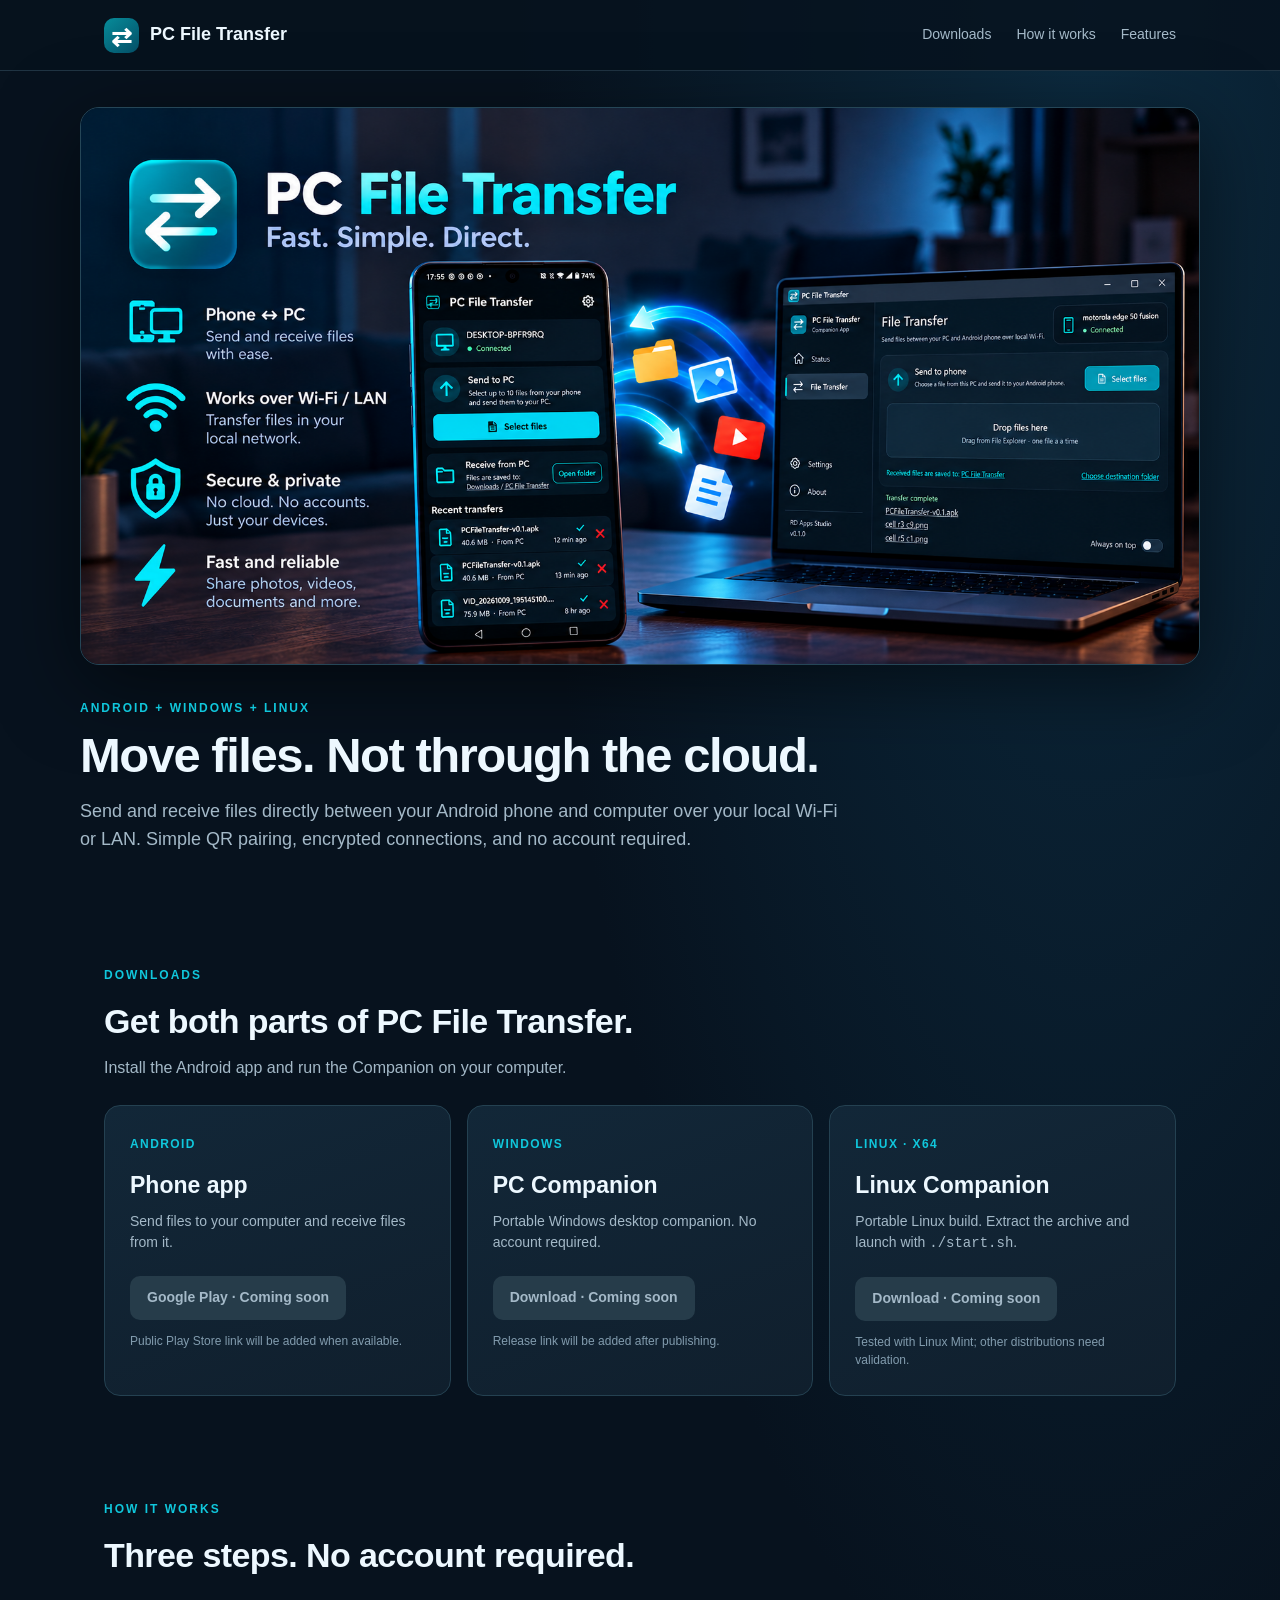
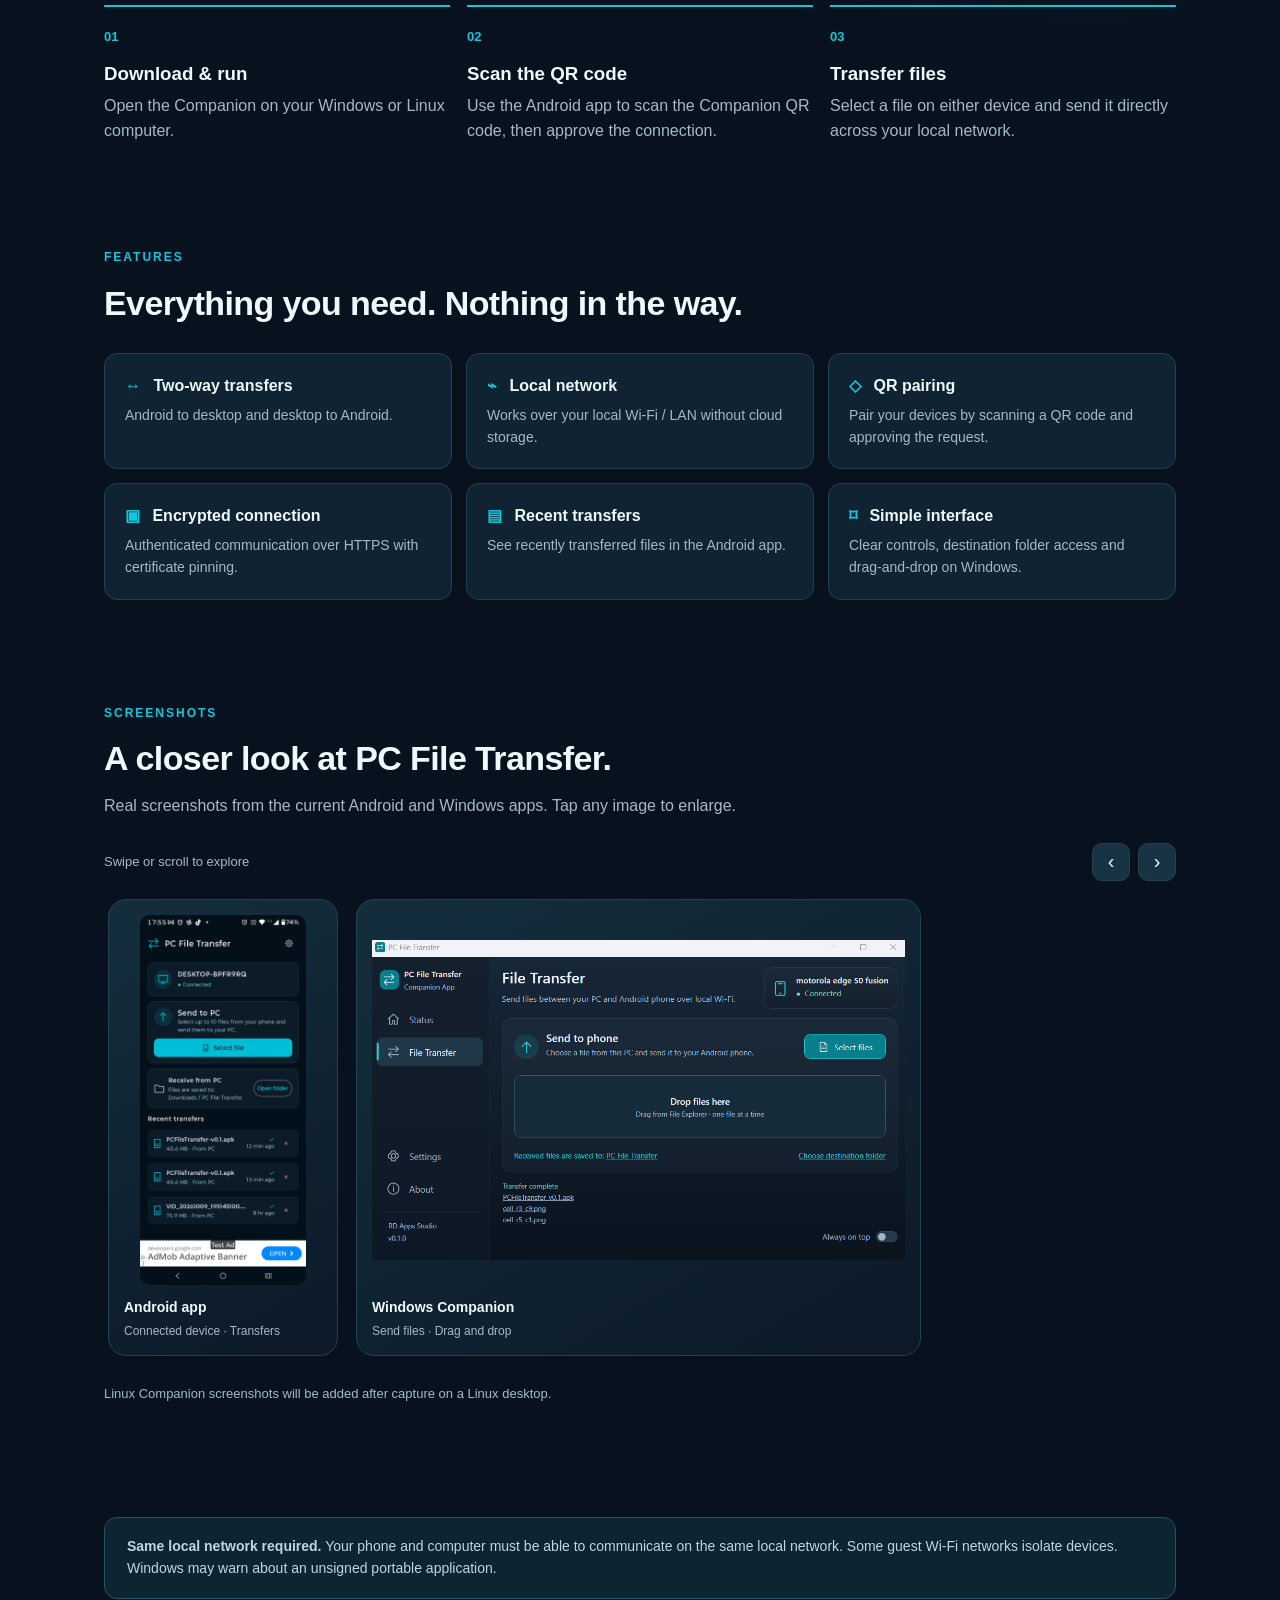
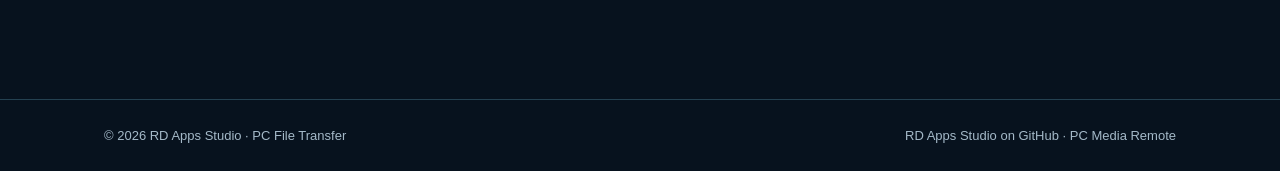
==== pc-file-transfer/index.html @ b59abe4e "Add files via upload" ====
<!doctype html>
<html lang="en">
<head>
  <meta charset="utf-8"><meta name="viewport" content="width=device-width, initial-scale=1">
  <meta name="theme-color" content="#07121e">
  <meta name="description" content="PC File Transfer — send files between Android and Windows or Linux over your local network. No cloud account needed.">
  <title>PC File Transfer — RD Apps Studio</title>
  <style>
    :root{color-scheme:dark;--bg:#07121e;--panel:#101f2d;--panel2:#122738;--line:#244151;--text:#edf8ff;--muted:#a4b9c8;--cyan:#10c7dc;--mint:#51dfc5}
    *{box-sizing:border-box}html{scroll-behavior:smooth}body{margin:0;background:radial-gradient(ellipse at 85% 0%,#0c2b40 0%,transparent 37%),var(--bg);font-family:Inter,Segoe UI,Arial,sans-serif;color:var(--text);line-height:1.55}a{color:inherit;text-decoration:none}a:hover{color:var(--cyan)}.wrap{max-width:1120px;margin:auto;padding:0 24px}
    header{border-bottom:1px solid #203443;background:#07121ed9}.nav{height:70px;display:flex;justify-content:space-between;align-items:center;gap:20px}.brand{font-weight:750;font-size:18px;display:flex;gap:11px;align-items:center}.mark{display:grid;place-items:center;width:35px;height:35px;background:linear-gradient(140deg,#078c9a,#034e66);border-radius:10px;color:#fff;font-size:25px}.links{display:flex;gap:25px;font-size:14px;color:var(--muted)}
    .hero{padding:36px 0 58px}.hero img{width:100%;height:auto;display:block;border-radius:19px;border:1px solid #254657;box-shadow:0 20px 80px #0008}.eyebrow{color:var(--cyan);font-size:12px;font-weight:800;letter-spacing:2px;text-transform:uppercase}.intro{padding-top:30px;max-width:760px}.intro h1{font-size:clamp(30px,4.5vw,49px);line-height:1.12;letter-spacing:-1.5px;margin:9px 0 15px}.intro p{font-size:18px;color:var(--muted);margin:0}
    section{padding:50px 0}.section-head{margin-bottom:24px}.section-head h2{font-size:clamp(26px,3vw,34px);margin:8px 0 9px;letter-spacing:-.6px}.section-head p{margin:0;color:var(--muted)}.cards{display:grid;grid-template-columns:repeat(3,1fr);gap:16px}.card{border:1px solid var(--line);border-radius:16px;background:linear-gradient(160deg,var(--panel2),var(--panel));padding:25px;min-height:215px}.card .platform{color:var(--cyan);font-size:12px;letter-spacing:1.4px;font-weight:800}.card h3{font-size:23px;margin:12px 0 7px}.card p{color:var(--muted);font-size:14px;margin:0 0 22px}.button{display:inline-flex;align-items:center;justify-content:center;gap:8px;background:var(--cyan);color:#03212b!important;border-radius:10px;font-weight:750;padding:11px 17px;font-size:14px}.button.disabled{background:#263c4a;color:#a4b9c8!important;cursor:default}.hint{font-size:12px;color:#829cae;margin-top:12px}.steps{display:grid;grid-template-columns:repeat(3,1fr);gap:17px}.step{border-top:2px solid var(--cyan);padding-top:17px}.number{color:var(--cyan);font-size:13px;font-weight:800}.step h3{margin:10px 0 6px}.step p{color:var(--muted);margin:0}.features{display:grid;grid-template-columns:repeat(3,1fr);gap:14px}.feature{border:1px solid var(--line);background:#102332;border-radius:13px;padding:20px}.feature strong{display:block;margin-bottom:6px}.feature p{color:var(--muted);font-size:14px;margin:0}.feature span{color:var(--cyan);margin-right:8px}.screens{display:grid;grid-template-columns:1.3fr .7fr;gap:16px;align-items:start}.shot{border:1px solid var(--line);border-radius:16px;background:var(--panel);padding:14px}.shot img{width:100%;height:auto;display:block;border-radius:8px}.shot p{font-size:13px;color:var(--muted);margin:12px 3px 0}.shot.phone{max-width:370px;justify-self:center}.notice{background:#0c2531;border:1px solid #20546a;padding:18px 22px;border-radius:13px;color:#bdd7e4;font-size:14px}footer{border-top:1px solid var(--line);margin-top:50px;padding:26px 0;color:var(--muted);font-size:13px}.foot{display:flex;justify-content:space-between;gap:20px;flex-wrap:wrap}
    @media(max-width:760px){.links{gap:13px;font-size:12px}.cards,.steps,.features{grid-template-columns:1fr}.screens{grid-template-columns:1fr}.shot.phone{max-width:320px}.hero{padding-top:20px}.intro p{font-size:16px}.card{min-height:0}}

    /* Play Store-inspired gallery: original screenshots, no synthetic UI */
    .gallery{display:flex;gap:18px;overflow-x:auto;scroll-snap-type:x mandatory;padding:6px 4px 20px;scrollbar-color:#2e677a #0c1b28}
    .gallery-card{flex:0 0 auto;scroll-snap-align:start;border:1px solid var(--line);border-radius:18px;background:linear-gradient(150deg,#142e3d,#0c1928);padding:15px;cursor:zoom-in;color:var(--text);font:inherit;text-align:left;transition:border-color .2s,transform .2s}
    .gallery-card:hover,.gallery-card:focus-visible{border-color:var(--cyan);transform:translateY(-2px);outline:none}
    .gallery-card img{display:block;width:auto;height:370px;max-width:100%;object-fit:contain;border-radius:10px;margin:auto}
    .gallery-card.phone{width:230px}.gallery-card.desktop{width:565px}.gallery-card.desktop img{width:100%;height:370px;object-fit:contain}
    .gallery-card strong{display:block;margin-top:12px;font-size:14px}.gallery-card small{display:block;color:var(--muted);font-size:12px;margin-top:3px}
    .gallery-toolbar{display:flex;align-items:center;justify-content:space-between;gap:12px;margin-bottom:12px}.gallery-toolbar p{color:var(--muted);margin:0;font-size:13px}
    .gallery-arrows{display:flex;gap:8px}.gallery-arrows button{background:#183344;border:1px solid var(--line);color:var(--text);width:38px;height:38px;border-radius:10px;cursor:pointer;font-size:20px}.gallery-arrows button:hover{border-color:var(--cyan)}
    .lightbox{border:0;padding:38px 18px 18px;background:transparent;color:var(--text);max-width:min(96vw,1250px);max-height:96vh}.lightbox::backdrop{background:#02080de9}.lightbox img{max-width:100%;max-height:80vh;object-fit:contain;display:block;margin:auto}.lightbox p{text-align:center;color:var(--muted)}.lightbox-close{position:absolute;right:8px;top:0;background:#1a3546;border:1px solid var(--line);color:white;border-radius:8px;padding:5px 12px;cursor:pointer;font-size:20px}
    @media(max-width:760px){.gallery-card.desktop{width:min(82vw,450px)}.gallery-card.phone{width:205px}.gallery-card img,.gallery-card.desktop img{height:315px}}
  </style>
</head>
<body>
<header><div class="wrap nav"><a class="brand" href="#top"><span class="mark">⇄</span>PC File Transfer</a><nav class="links"><a href="#downloads">Downloads</a><a href="#how">How it works</a><a href="#features">Features</a></nav></div></header>
<main id="top">
  <div class="wrap hero"><img src="assets/hero.png" alt="PC File Transfer: Android phone and desktop companion exchanging files on a local network"><div class="intro"><span class="eyebrow">Android + Windows + Linux</span><h1>Move files. Not through the cloud.</h1><p>Send and receive files directly between your Android phone and computer over your local Wi-Fi or LAN. Simple QR pairing, encrypted connections, and no account required.</p></div></div>
  <section id="downloads"><div class="wrap"><div class="section-head"><span class="eyebrow">Downloads</span><h2>Get both parts of PC File Transfer.</h2><p>Install the Android app and run the Companion on your computer.</p></div><div class="cards">
    <article class="card"><span class="platform">ANDROID</span><h3>Phone app</h3><p>Send files to your computer and receive files from it.</p><span class="button disabled">Google Play · Coming soon</span><div class="hint">Public Play Store link will be added when available.</div></article>
    <article class="card"><span class="platform">WINDOWS</span><h3>PC Companion</h3><p>Portable Windows desktop companion. No account required.</p><span class="button disabled">Download · Coming soon</span><div class="hint">Release link will be added after publishing.</div></article>
    <article class="card"><span class="platform">LINUX · X64</span><h3>Linux Companion</h3><p>Portable Linux build. Extract the archive and launch with <code>./start.sh</code>.</p><span class="button disabled">Download · Coming soon</span><div class="hint">Tested with Linux Mint; other distributions need validation.</div></article>
  </div></div></section>
  <section id="how"><div class="wrap"><div class="section-head"><span class="eyebrow">How it works</span><h2>Three steps. No account required.</h2></div><div class="steps"><div class="step"><span class="number">01</span><h3>Download &amp; run</h3><p>Open the Companion on your Windows or Linux computer.</p></div><div class="step"><span class="number">02</span><h3>Scan the QR code</h3><p>Use the Android app to scan the Companion QR code, then approve the connection.</p></div><div class="step"><span class="number">03</span><h3>Transfer files</h3><p>Select a file on either device and send it directly across your local network.</p></div></div></div></section>
  <section id="features"><div class="wrap"><div class="section-head"><span class="eyebrow">Features</span><h2>Everything you need. Nothing in the way.</h2></div><div class="features"><div class="feature"><strong><span>↔</span> Two-way transfers</strong><p>Android to desktop and desktop to Android.</p></div><div class="feature"><strong><span>⌁</span> Local network</strong><p>Works over your local Wi-Fi / LAN without cloud storage.</p></div><div class="feature"><strong><span>◇</span> QR pairing</strong><p>Pair your devices by scanning a QR code and approving the request.</p></div><div class="feature"><strong><span>▣</span> Encrypted connection</strong><p>Authenticated communication over HTTPS with certificate pinning.</p></div><div class="feature"><strong><span>▤</span> Recent transfers</strong><p>See recently transferred files in the Android app.</p></div><div class="feature"><strong><span>⌑</span> Simple interface</strong><p>Clear controls, destination folder access and drag-and-drop on Windows.</p></div></div></div></section>
  <section id="screenshots"><div class="wrap"><div class="section-head"><span class="eyebrow">Screenshots</span><h2>A closer look at PC File Transfer.</h2><p>Real screenshots from the current Android and Windows apps. Tap any image to enlarge.</p></div>
    <div class="gallery-toolbar"><p>Swipe or scroll to explore</p><div class="gallery-arrows"><button type="button" id="gallery-prev" aria-label="Previous screenshot">‹</button><button type="button" id="gallery-next" aria-label="Next screenshot">›</button></div></div>
    <div class="gallery" id="gallery" aria-label="Application screenshots">
      <button type="button" class="gallery-card phone" data-image="assets/android-app.jpg" data-caption="Android — connected device, Send to PC and recent transfers" aria-label="Enlarge Android screenshot"><img src="assets/android-app.jpg" loading="lazy" alt="Actual Android File Transfer interface"><strong>Android app</strong><small>Connected device · Transfers</small></button>
      <button type="button" class="gallery-card desktop" data-image="assets/windows-companion.png" data-caption="Windows Companion — File Transfer, drag and drop and destination folder" aria-label="Enlarge Windows screenshot"><img src="assets/windows-companion.png" loading="lazy" alt="Actual Windows Companion File Transfer interface"><strong>Windows Companion</strong><small>Send files · Drag and drop</small></button>
    </div>
    <p style="color:var(--muted);font-size:13px;margin-top:8px">Linux Companion screenshots will be added after capture on a Linux desktop.</p>
  </div></section>
  <dialog class="lightbox" id="lightbox" aria-label="Screenshot preview"><button type="button" class="lightbox-close" id="lightbox-close" aria-label="Close preview">×</button><img id="lightbox-img" alt="Enlarged application screenshot"><p id="lightbox-caption"></p></dialog>
  <section><div class="wrap"><div class="notice"><strong>Same local network required.</strong> Your phone and computer must be able to communicate on the same local network. Some guest Wi-Fi networks isolate devices. Windows may warn about an unsigned portable application.</div></div></section>
</main>
<footer><div class="wrap foot"><span>© 2026 RD Apps Studio · PC File Transfer</span><span><a href="https://github.com/rdappsdev-sys">RD Apps Studio on GitHub</a> · <a href="https://rdappsdev-sys.github.io/pc-media-remote/">PC Media Remote</a></span></div></footer>
<script>
  const gallery=document.getElementById('gallery');
  document.getElementById('gallery-prev').addEventListener('click',()=>gallery.scrollBy({left:-Math.min(550,gallery.clientWidth*.8),behavior:'smooth'}));
  document.getElementById('gallery-next').addEventListener('click',()=>gallery.scrollBy({left:Math.min(550,gallery.clientWidth*.8),behavior:'smooth'}));
  const dialog=document.getElementById('lightbox');
  document.querySelectorAll('.gallery-card').forEach(card=>card.addEventListener('click',()=>{
    document.getElementById('lightbox-img').src=card.dataset.image;
    document.getElementById('lightbox-caption').textContent=card.dataset.caption;
    dialog.showModal();
  }));
  document.getElementById('lightbox-close').addEventListener('click',()=>dialog.close());
  dialog.addEventListener('click',event=>{if(event.target===dialog)dialog.close()});
</script>
</body></html>
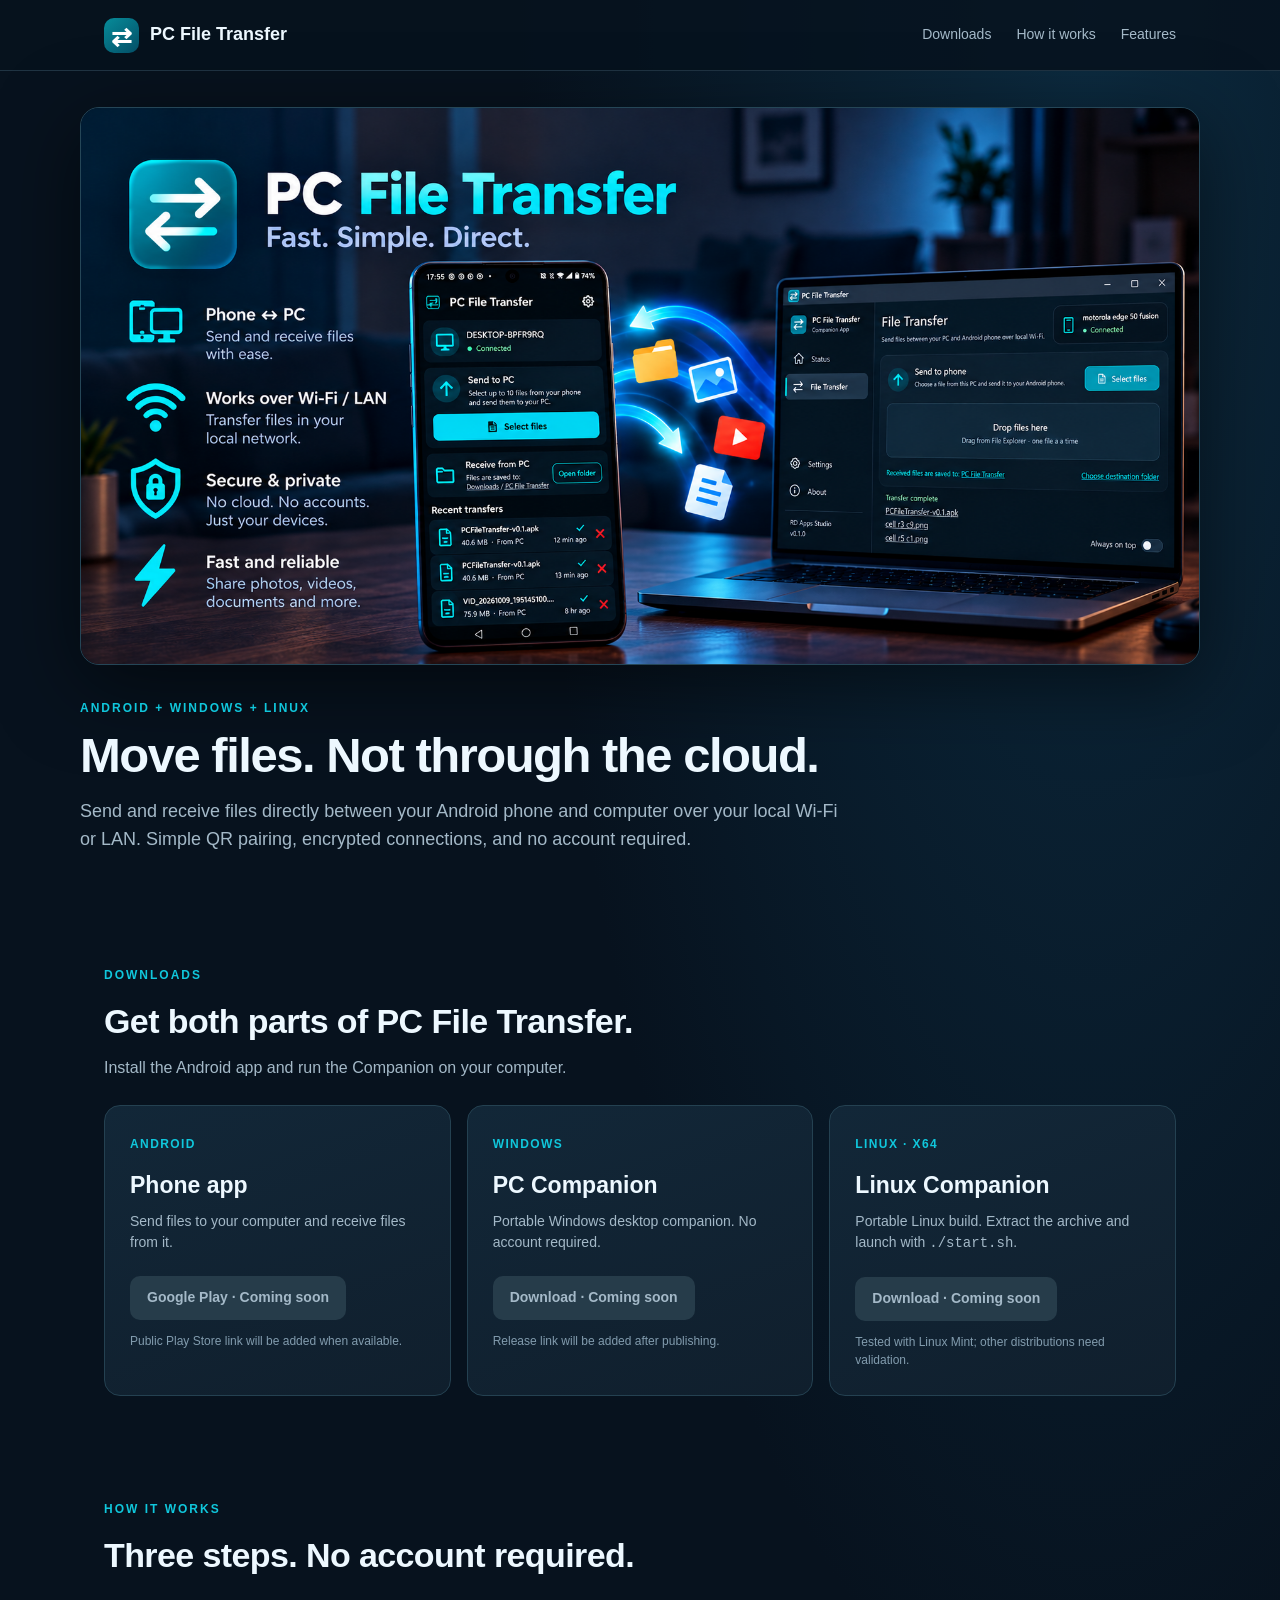
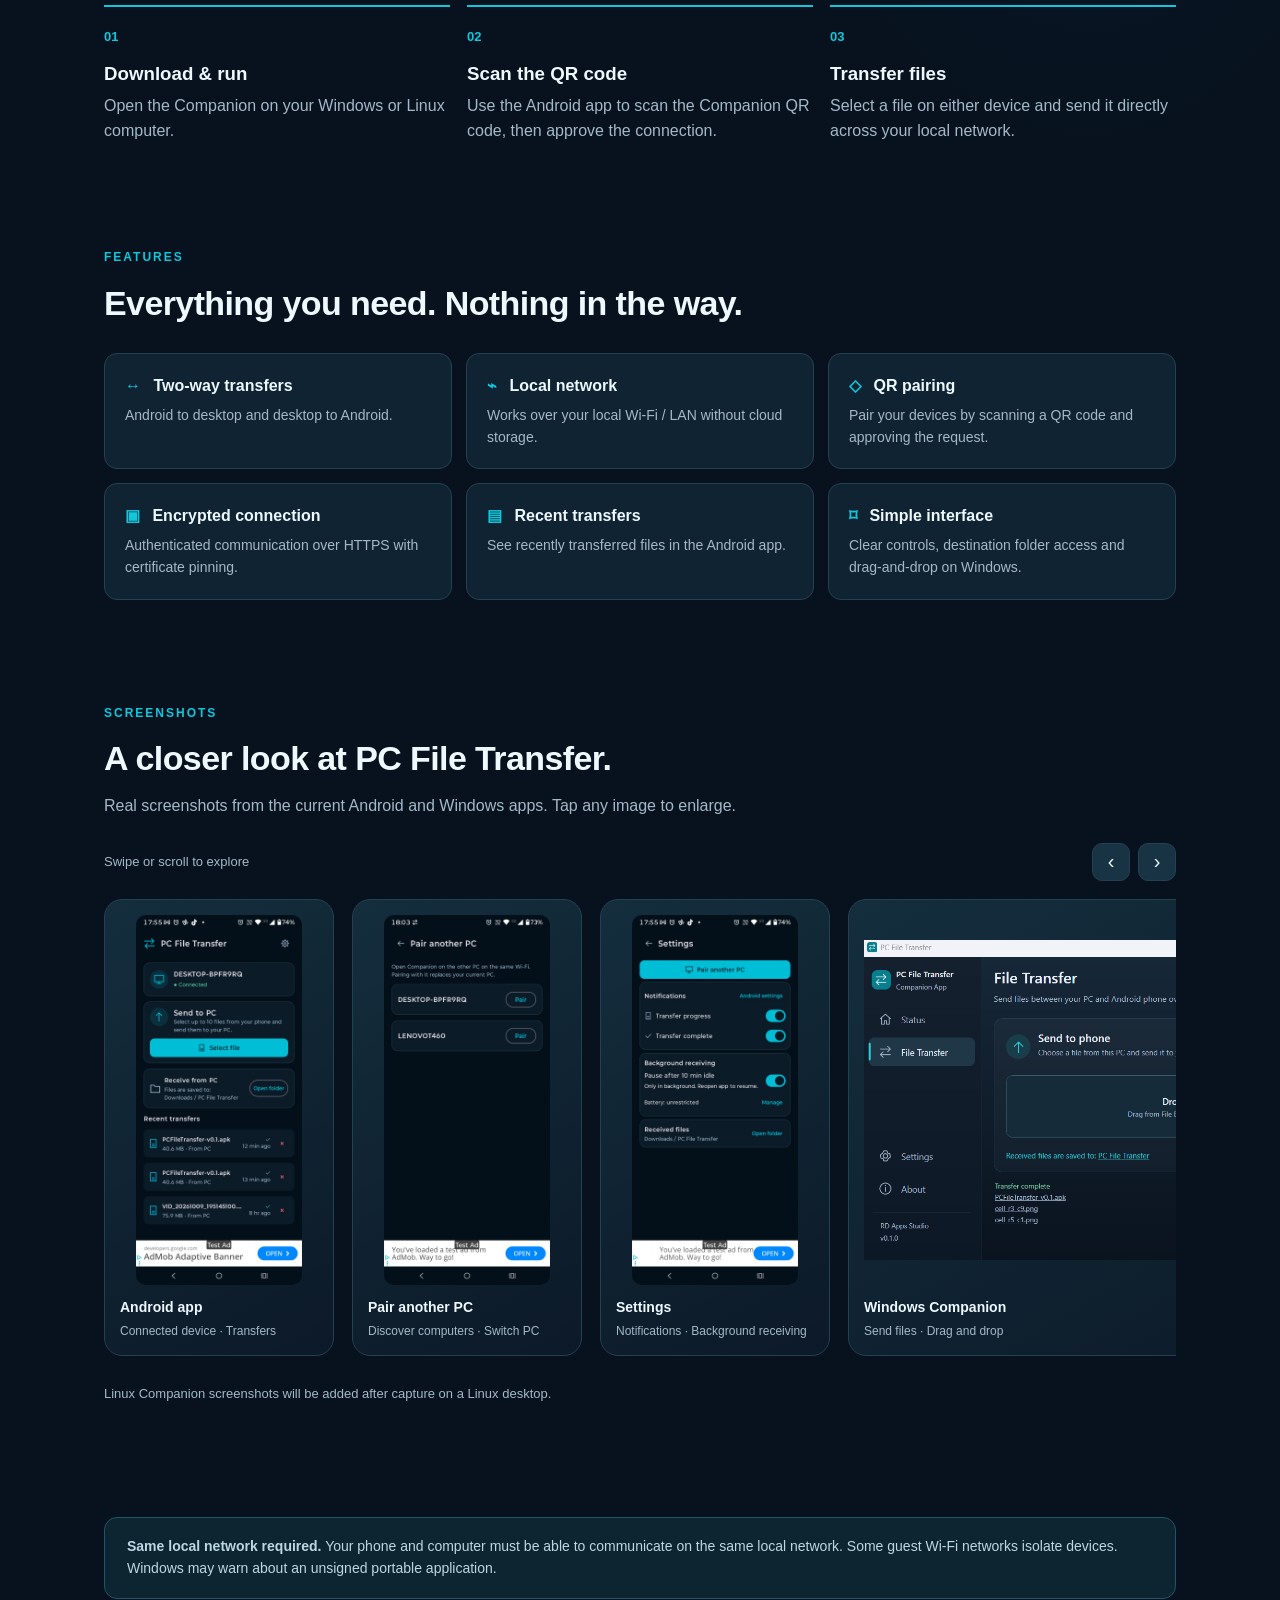
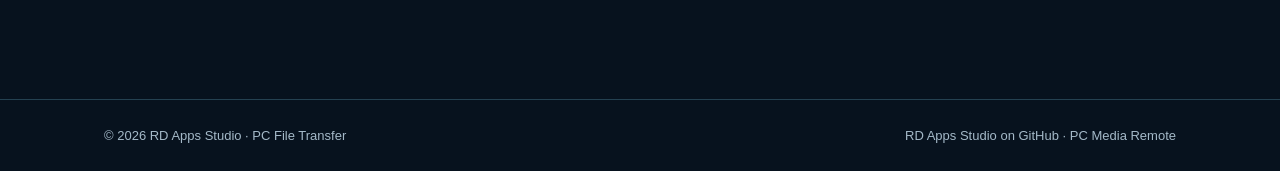
==== commit d898d05a: "Add files via upload" ====
--- a/pc-file-transfer/index.html
+++ b/pc-file-transfer/index.html
@@ -41,6 +41,8 @@
     <div class="gallery-toolbar"><p>Swipe or scroll to explore</p><div class="gallery-arrows"><button type="button" id="gallery-prev" aria-label="Previous screenshot">‹</button><button type="button" id="gallery-next" aria-label="Next screenshot">›</button></div></div>
     <div class="gallery" id="gallery" aria-label="Application screenshots">
       <button type="button" class="gallery-card phone" data-image="assets/android-app.jpg" data-caption="Android — connected device, Send to PC and recent transfers" aria-label="Enlarge Android screenshot"><img src="assets/android-app.jpg" loading="lazy" alt="Actual Android File Transfer interface"><strong>Android app</strong><small>Connected device · Transfers</small></button>
+      <button type="button" class="gallery-card phone" data-image="assets/android-pair-another-pc.jpg" data-caption="Android — discover and pair another PC" aria-label="Enlarge pairing screenshot"><img src="assets/android-pair-another-pc.jpg" loading="lazy" alt="Actual Android Pair another PC screen with two discovered computers"><strong>Pair another PC</strong><small>Discover computers · Switch PC</small></button>
+      <button type="button" class="gallery-card phone" data-image="assets/android-settings.jpg" data-caption="Android — notifications, background receiving and received files settings" aria-label="Enlarge settings screenshot"><img src="assets/android-settings.jpg" loading="lazy" alt="Actual Android settings screen with notification and background receiving options"><strong>Settings</strong><small>Notifications · Background receiving</small></button>
       <button type="button" class="gallery-card desktop" data-image="assets/windows-companion.png" data-caption="Windows Companion — File Transfer, drag and drop and destination folder" aria-label="Enlarge Windows screenshot"><img src="assets/windows-companion.png" loading="lazy" alt="Actual Windows Companion File Transfer interface"><strong>Windows Companion</strong><small>Send files · Drag and drop</small></button>
     </div>
     <p style="color:var(--muted);font-size:13px;margin-top:8px">Linux Companion screenshots will be added after capture on a Linux desktop.</p>
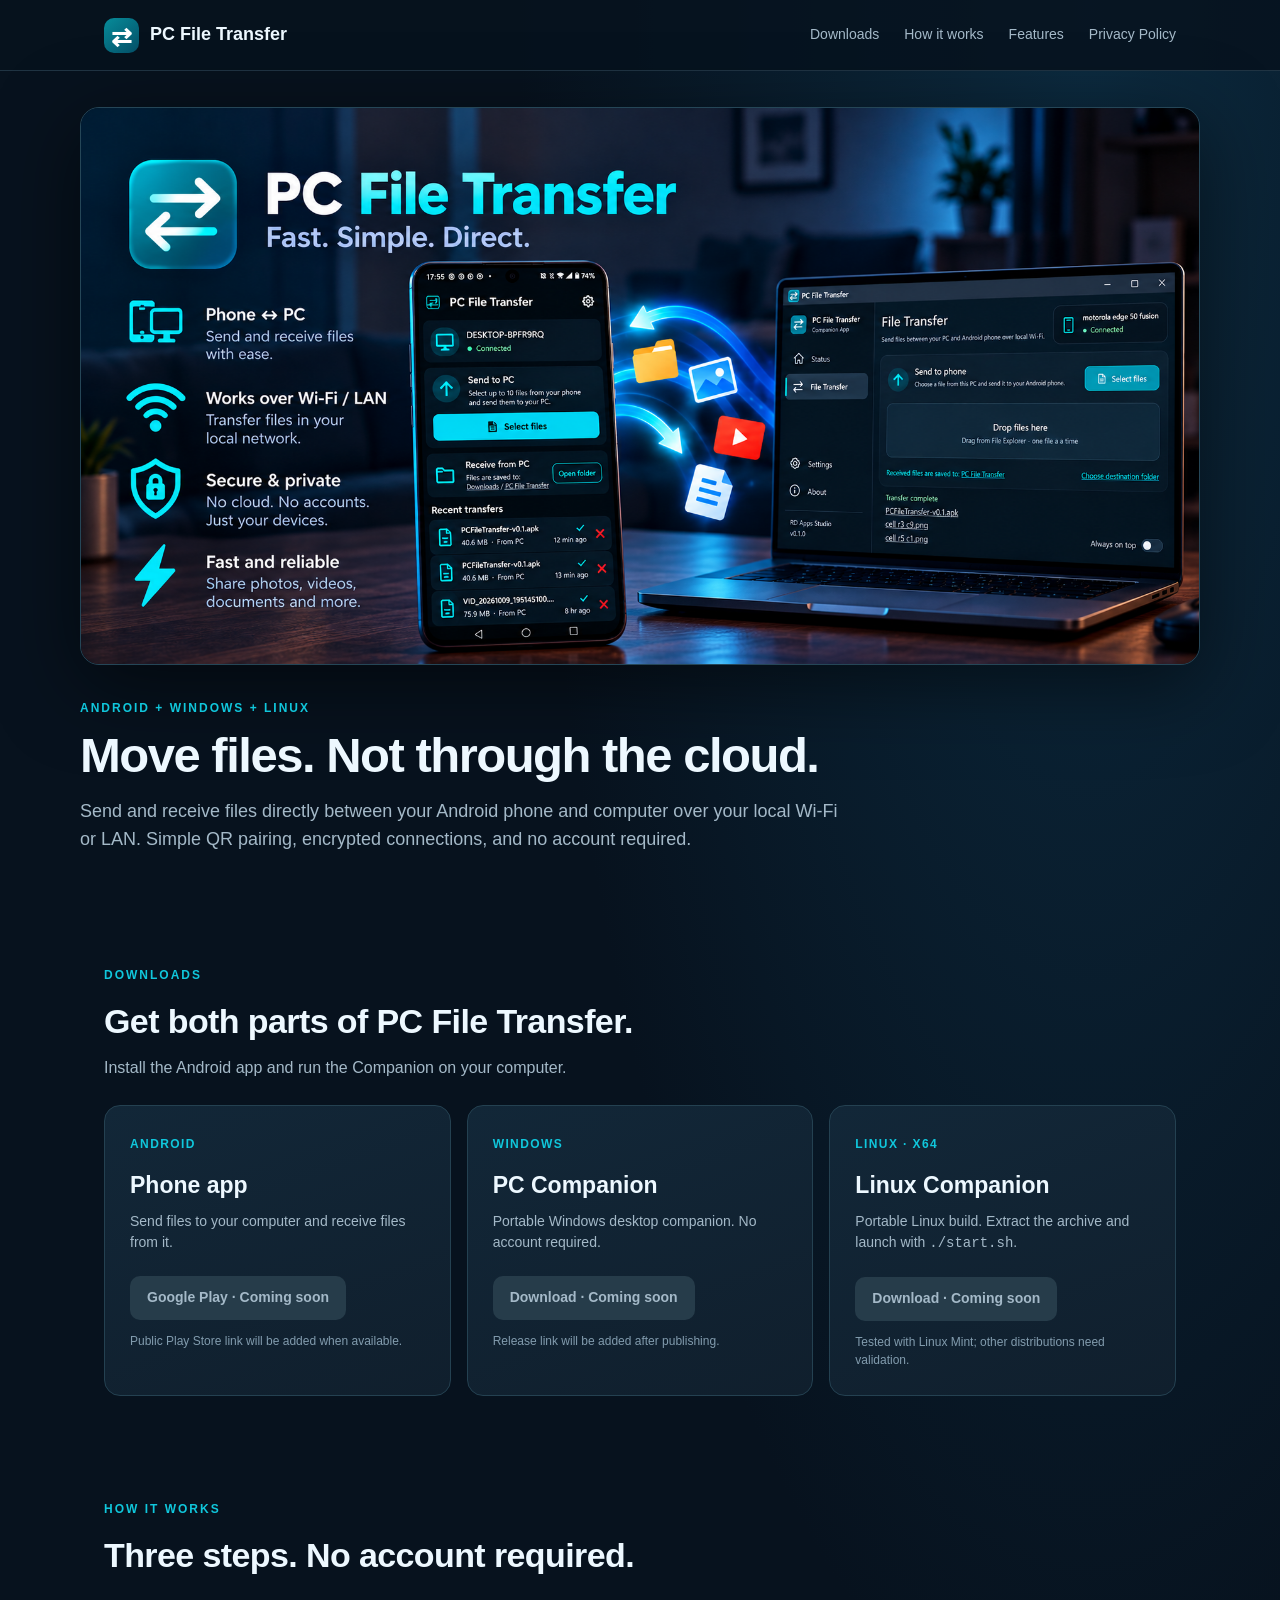
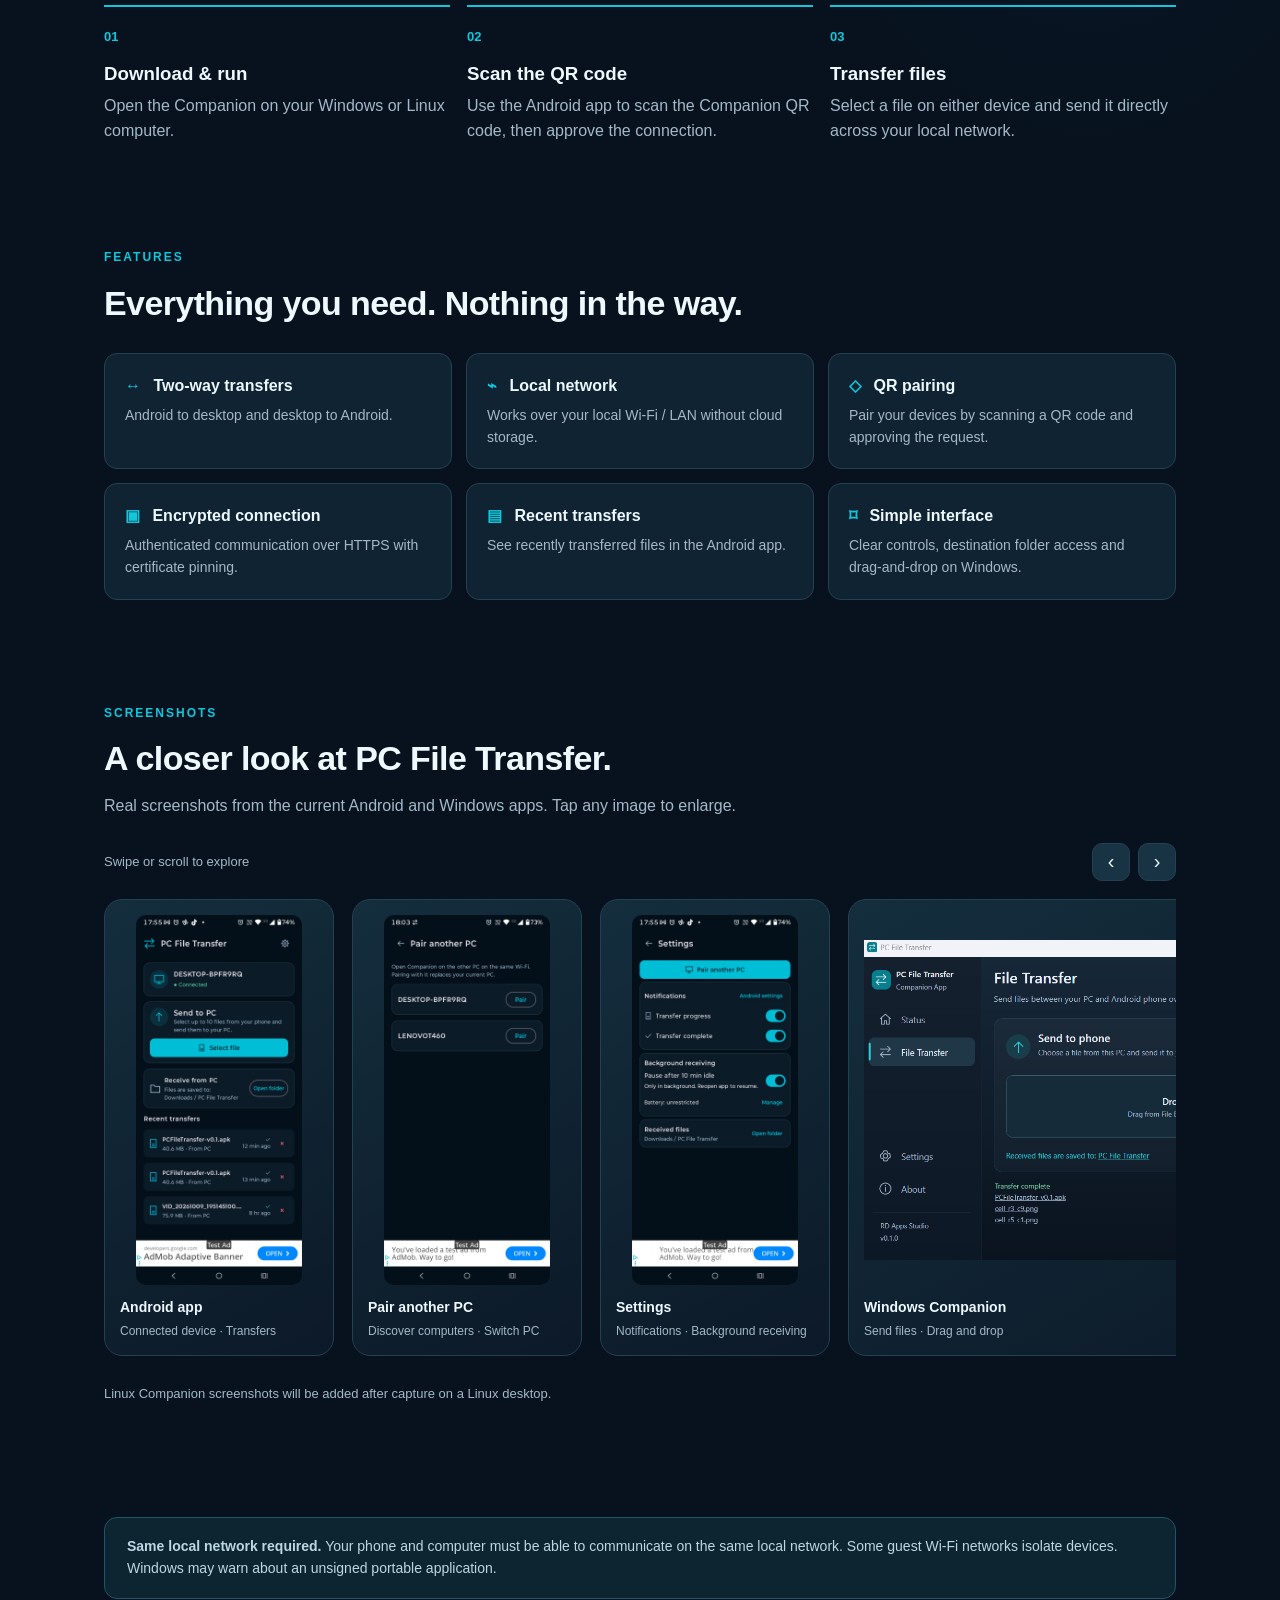
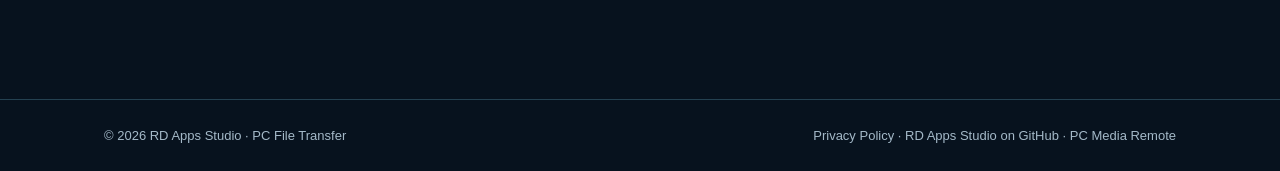
==== commit acd7fe0b: "Add PC File Transfer privacy policy" ====
--- a/pc-file-transfer/index.html
+++ b/pc-file-transfer/index.html
@@ -27,7 +27,7 @@
   </style>
 </head>
 <body>
-<header><div class="wrap nav"><a class="brand" href="#top"><span class="mark">⇄</span>PC File Transfer</a><nav class="links"><a href="#downloads">Downloads</a><a href="#how">How it works</a><a href="#features">Features</a></nav></div></header>
+<header><div class="wrap nav"><a class="brand" href="#top"><span class="mark">⇄</span>PC File Transfer</a><nav class="links"><a href="#downloads">Downloads</a><a href="#how">How it works</a><a href="#features">Features</a><a href="privacy/">Privacy Policy</a></nav></div></header>
 <main id="top">
   <div class="wrap hero"><img src="assets/hero.png" alt="PC File Transfer: Android phone and desktop companion exchanging files on a local network"><div class="intro"><span class="eyebrow">Android + Windows + Linux</span><h1>Move files. Not through the cloud.</h1><p>Send and receive files directly between your Android phone and computer over your local Wi-Fi or LAN. Simple QR pairing, encrypted connections, and no account required.</p></div></div>
   <section id="downloads"><div class="wrap"><div class="section-head"><span class="eyebrow">Downloads</span><h2>Get both parts of PC File Transfer.</h2><p>Install the Android app and run the Companion on your computer.</p></div><div class="cards">
@@ -50,7 +50,7 @@
   <dialog class="lightbox" id="lightbox" aria-label="Screenshot preview"><button type="button" class="lightbox-close" id="lightbox-close" aria-label="Close preview">×</button><img id="lightbox-img" alt="Enlarged application screenshot"><p id="lightbox-caption"></p></dialog>
   <section><div class="wrap"><div class="notice"><strong>Same local network required.</strong> Your phone and computer must be able to communicate on the same local network. Some guest Wi-Fi networks isolate devices. Windows may warn about an unsigned portable application.</div></div></section>
 </main>
-<footer><div class="wrap foot"><span>© 2026 RD Apps Studio · PC File Transfer</span><span><a href="https://github.com/rdappsdev-sys">RD Apps Studio on GitHub</a> · <a href="https://rdappsdev-sys.github.io/pc-media-remote/">PC Media Remote</a></span></div></footer>
+<footer><div class="wrap foot"><span>© 2026 RD Apps Studio · PC File Transfer</span><span><a href="privacy/">Privacy Policy</a> &middot; <a href="https://github.com/rdappsdev-sys">RD Apps Studio on GitHub</a> · <a href="https://rdappsdev-sys.github.io/pc-media-remote/">PC Media Remote</a></span></div></footer>
 <script>
   const gallery=document.getElementById('gallery');
   document.getElementById('gallery-prev').addEventListener('click',()=>gallery.scrollBy({left:-Math.min(550,gallery.clientWidth*.8),behavior:'smooth'}));
@@ -64,4 +64,5 @@
   document.getElementById('lightbox-close').addEventListener('click',()=>dialog.close());
   dialog.addEventListener('click',event=>{if(event.target===dialog)dialog.close()});
 </script>
+  <!-- Cloudflare Web Analytics --><script type='module' src='https://static.cloudflareinsights.com/beacon.min.js' data-cf-beacon='{"token": "6a3d043a4ab04062ac7b0679a73d21cb"}'></script><!-- End Cloudflare Web Analytics -->
 </body></html>
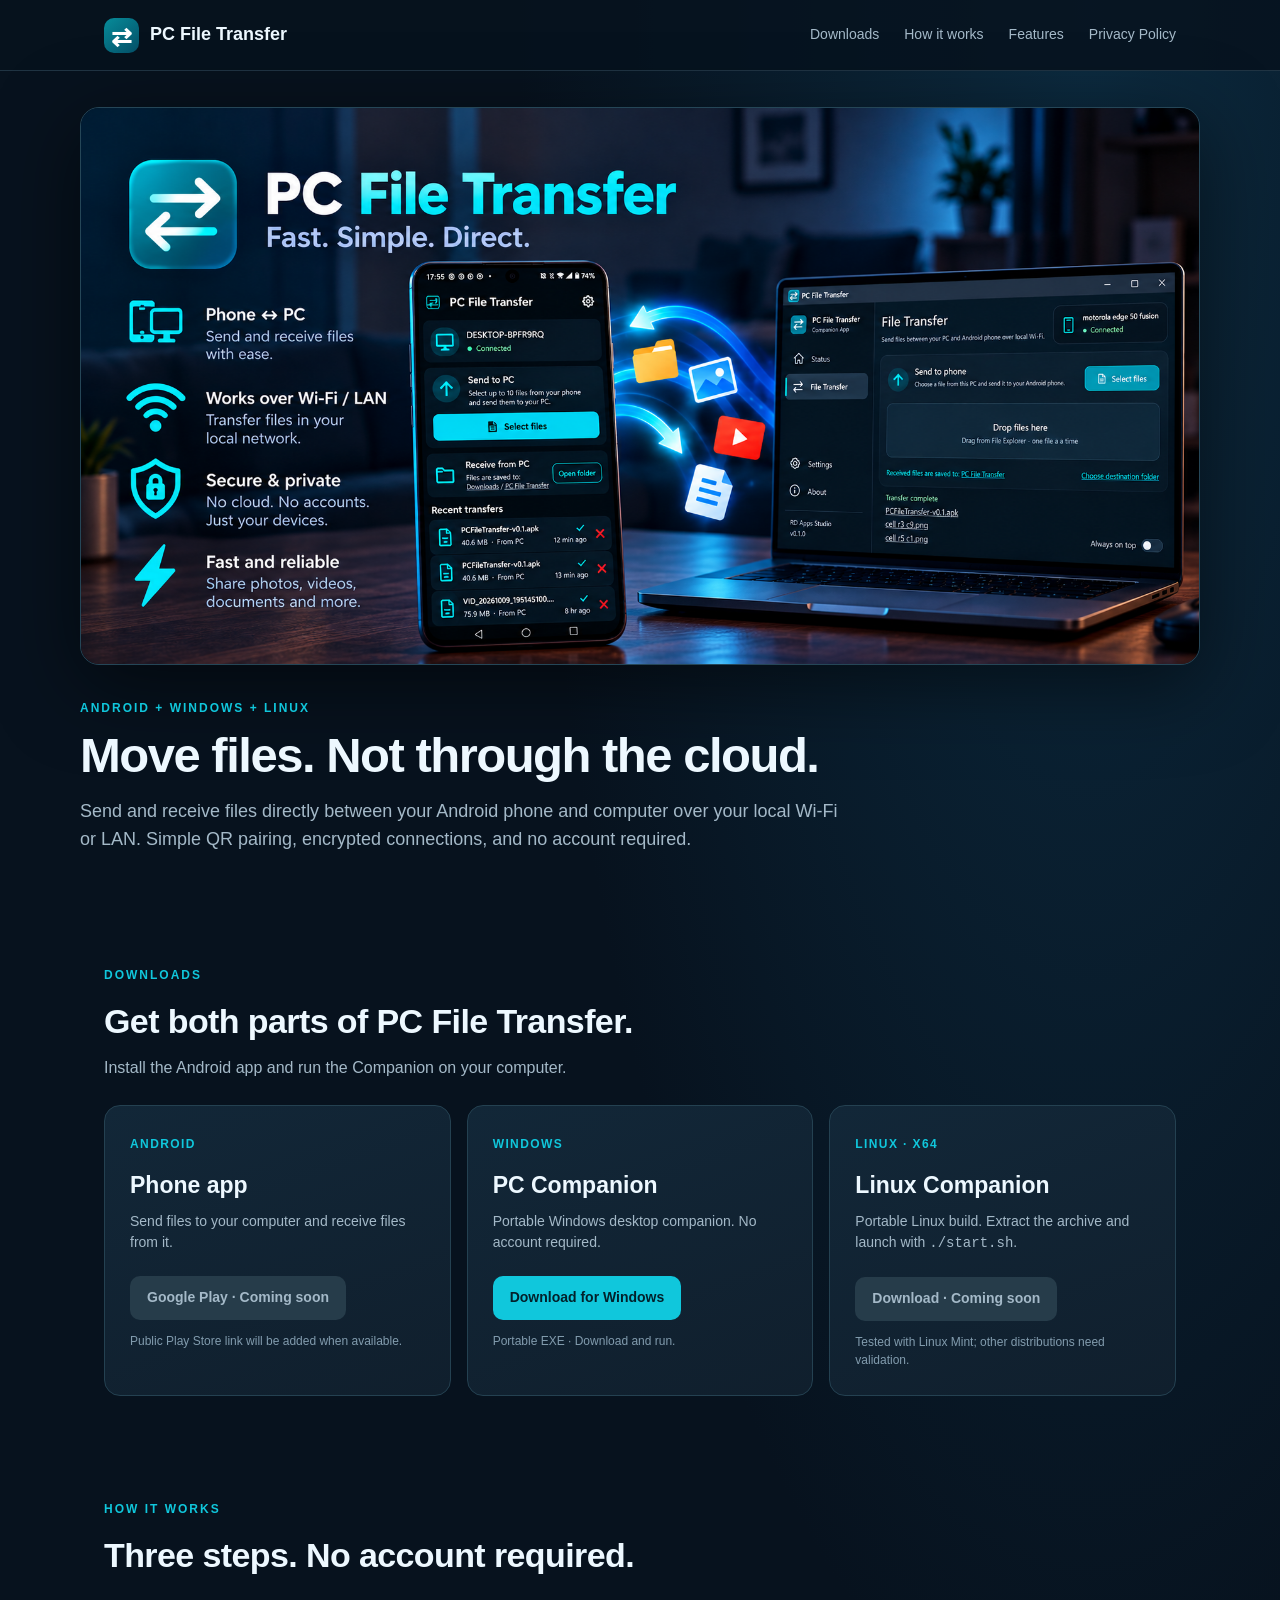
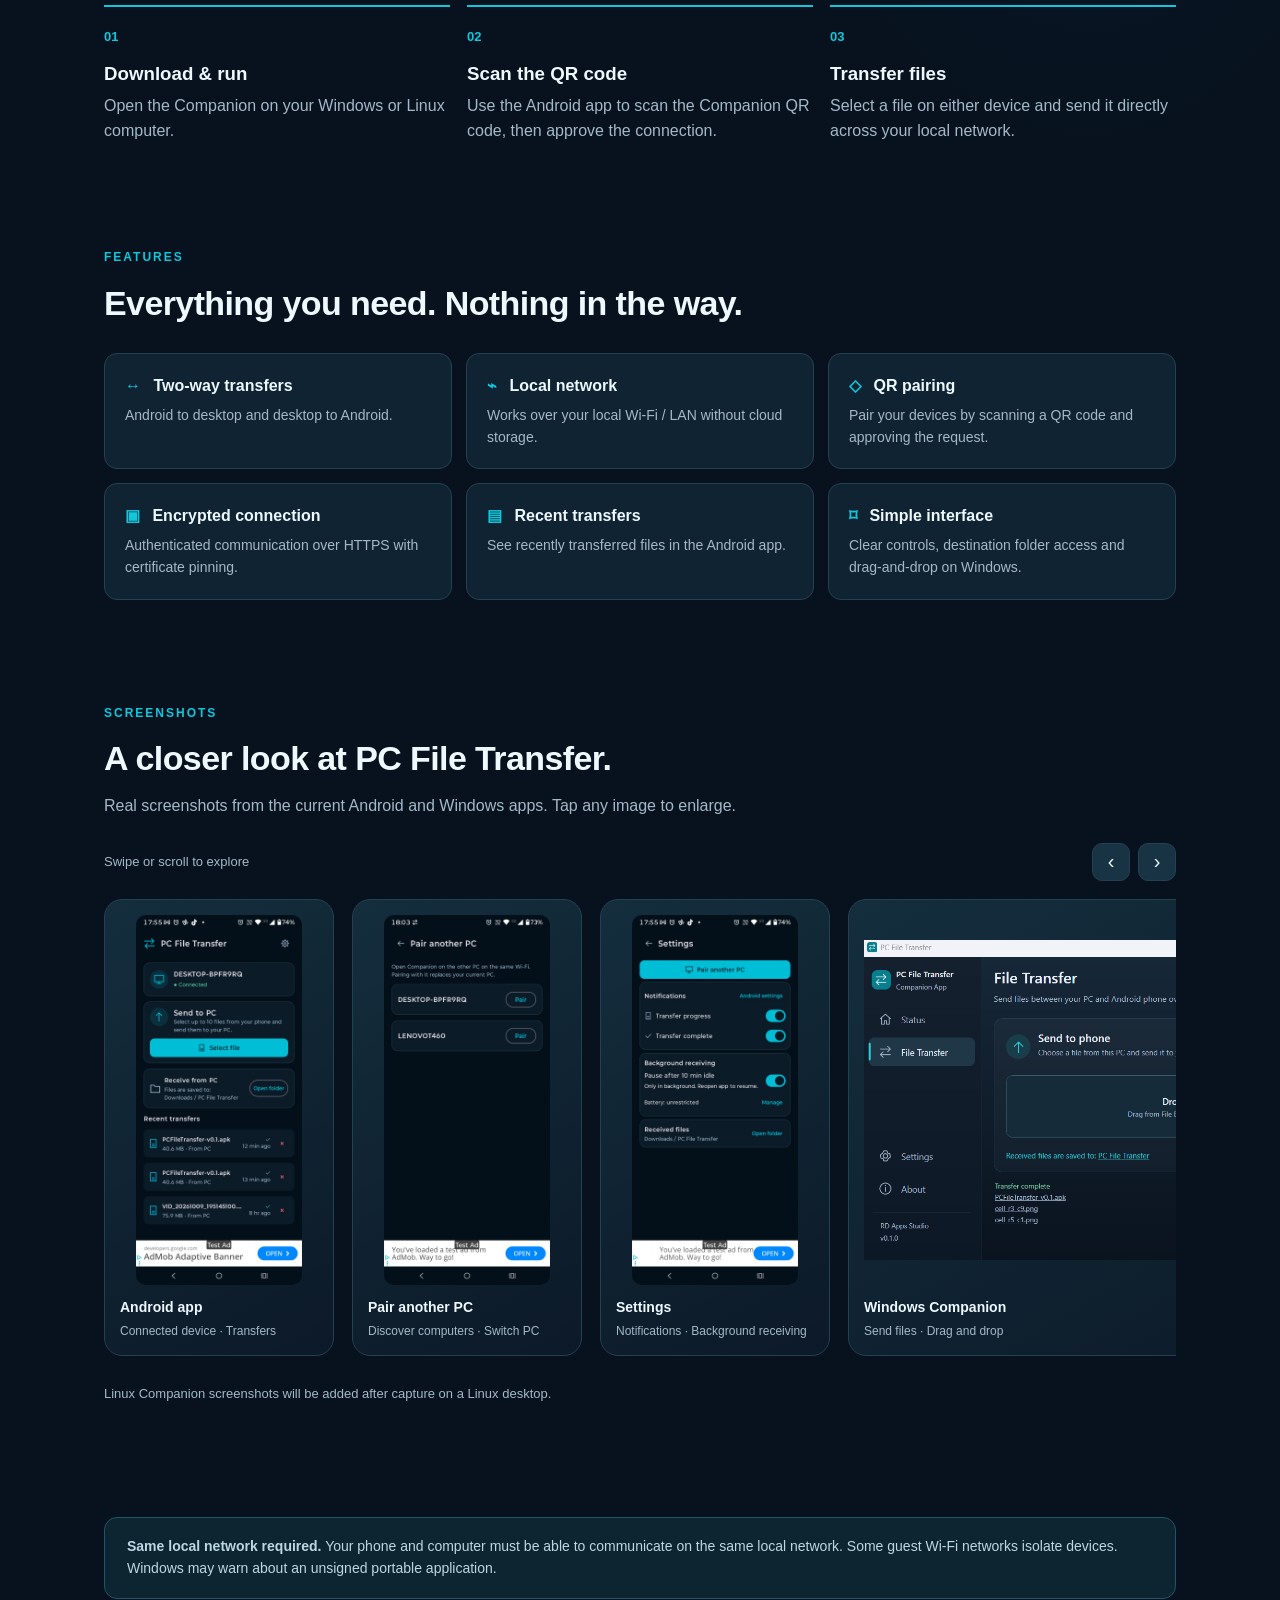
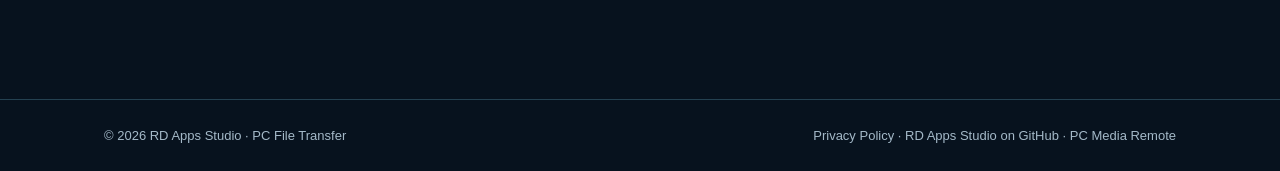
==== commit 4a820fe7: "Enable PC File Transfer Windows download" ====
--- a/pc-file-transfer/index.html
+++ b/pc-file-transfer/index.html
@@ -32,7 +32,7 @@
   <div class="wrap hero"><img src="assets/hero.png" alt="PC File Transfer: Android phone and desktop companion exchanging files on a local network"><div class="intro"><span class="eyebrow">Android + Windows + Linux</span><h1>Move files. Not through the cloud.</h1><p>Send and receive files directly between your Android phone and computer over your local Wi-Fi or LAN. Simple QR pairing, encrypted connections, and no account required.</p></div></div>
   <section id="downloads"><div class="wrap"><div class="section-head"><span class="eyebrow">Downloads</span><h2>Get both parts of PC File Transfer.</h2><p>Install the Android app and run the Companion on your computer.</p></div><div class="cards">
     <article class="card"><span class="platform">ANDROID</span><h3>Phone app</h3><p>Send files to your computer and receive files from it.</p><span class="button disabled">Google Play · Coming soon</span><div class="hint">Public Play Store link will be added when available.</div></article>
-    <article class="card"><span class="platform">WINDOWS</span><h3>PC Companion</h3><p>Portable Windows desktop companion. No account required.</p><span class="button disabled">Download · Coming soon</span><div class="hint">Release link will be added after publishing.</div></article>
+    <article class="card"><span class="platform">WINDOWS</span><h3>PC Companion</h3><p>Portable Windows desktop companion. No account required.</p><a class="button" href="https://github.com/rdappsdev-sys/rdappsdev-sys.github.io/releases/download/pc-file-transfer-v1.0.0/PCFileTransfer.exe">Download for Windows</a><div class="hint">Portable EXE &middot; Download and run.</div></article>
     <article class="card"><span class="platform">LINUX · X64</span><h3>Linux Companion</h3><p>Portable Linux build. Extract the archive and launch with <code>./start.sh</code>.</p><span class="button disabled">Download · Coming soon</span><div class="hint">Tested with Linux Mint; other distributions need validation.</div></article>
   </div></div></section>
   <section id="how"><div class="wrap"><div class="section-head"><span class="eyebrow">How it works</span><h2>Three steps. No account required.</h2></div><div class="steps"><div class="step"><span class="number">01</span><h3>Download &amp; run</h3><p>Open the Companion on your Windows or Linux computer.</p></div><div class="step"><span class="number">02</span><h3>Scan the QR code</h3><p>Use the Android app to scan the Companion QR code, then approve the connection.</p></div><div class="step"><span class="number">03</span><h3>Transfer files</h3><p>Select a file on either device and send it directly across your local network.</p></div></div></div></section>
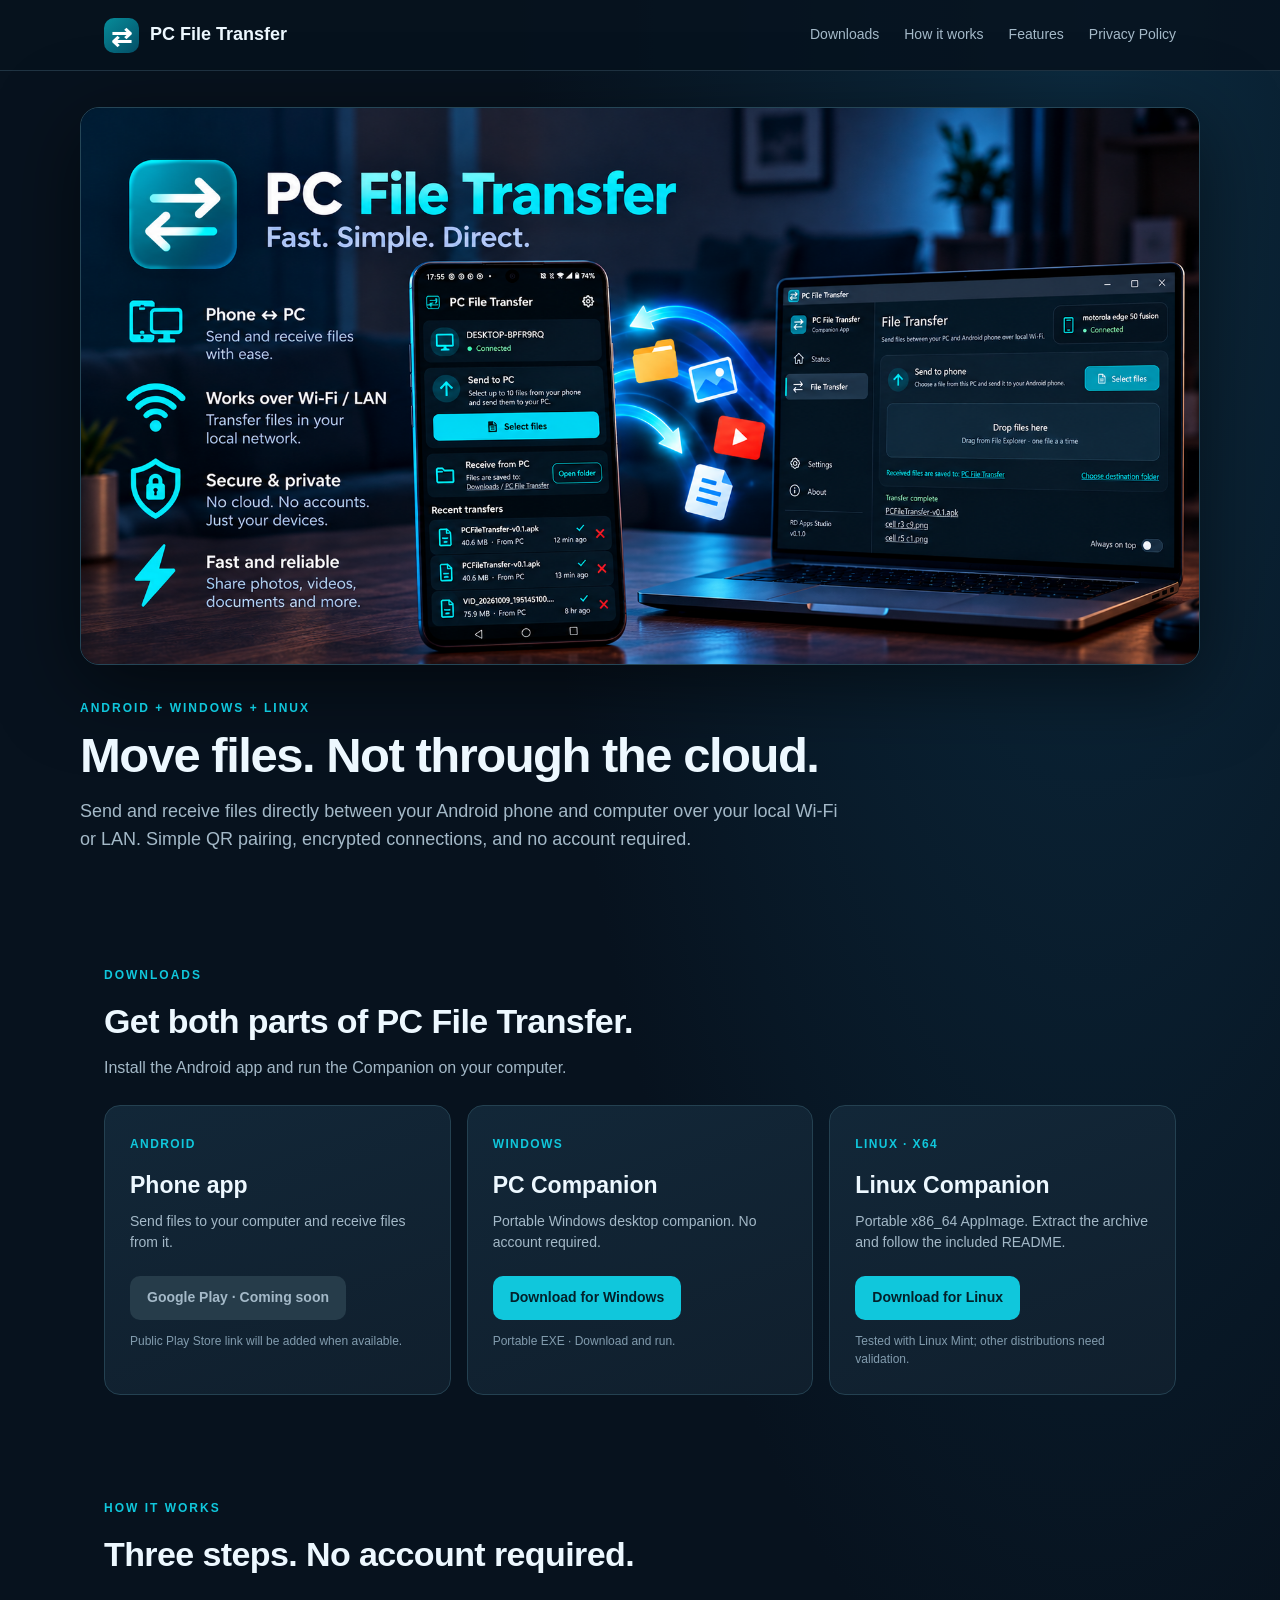
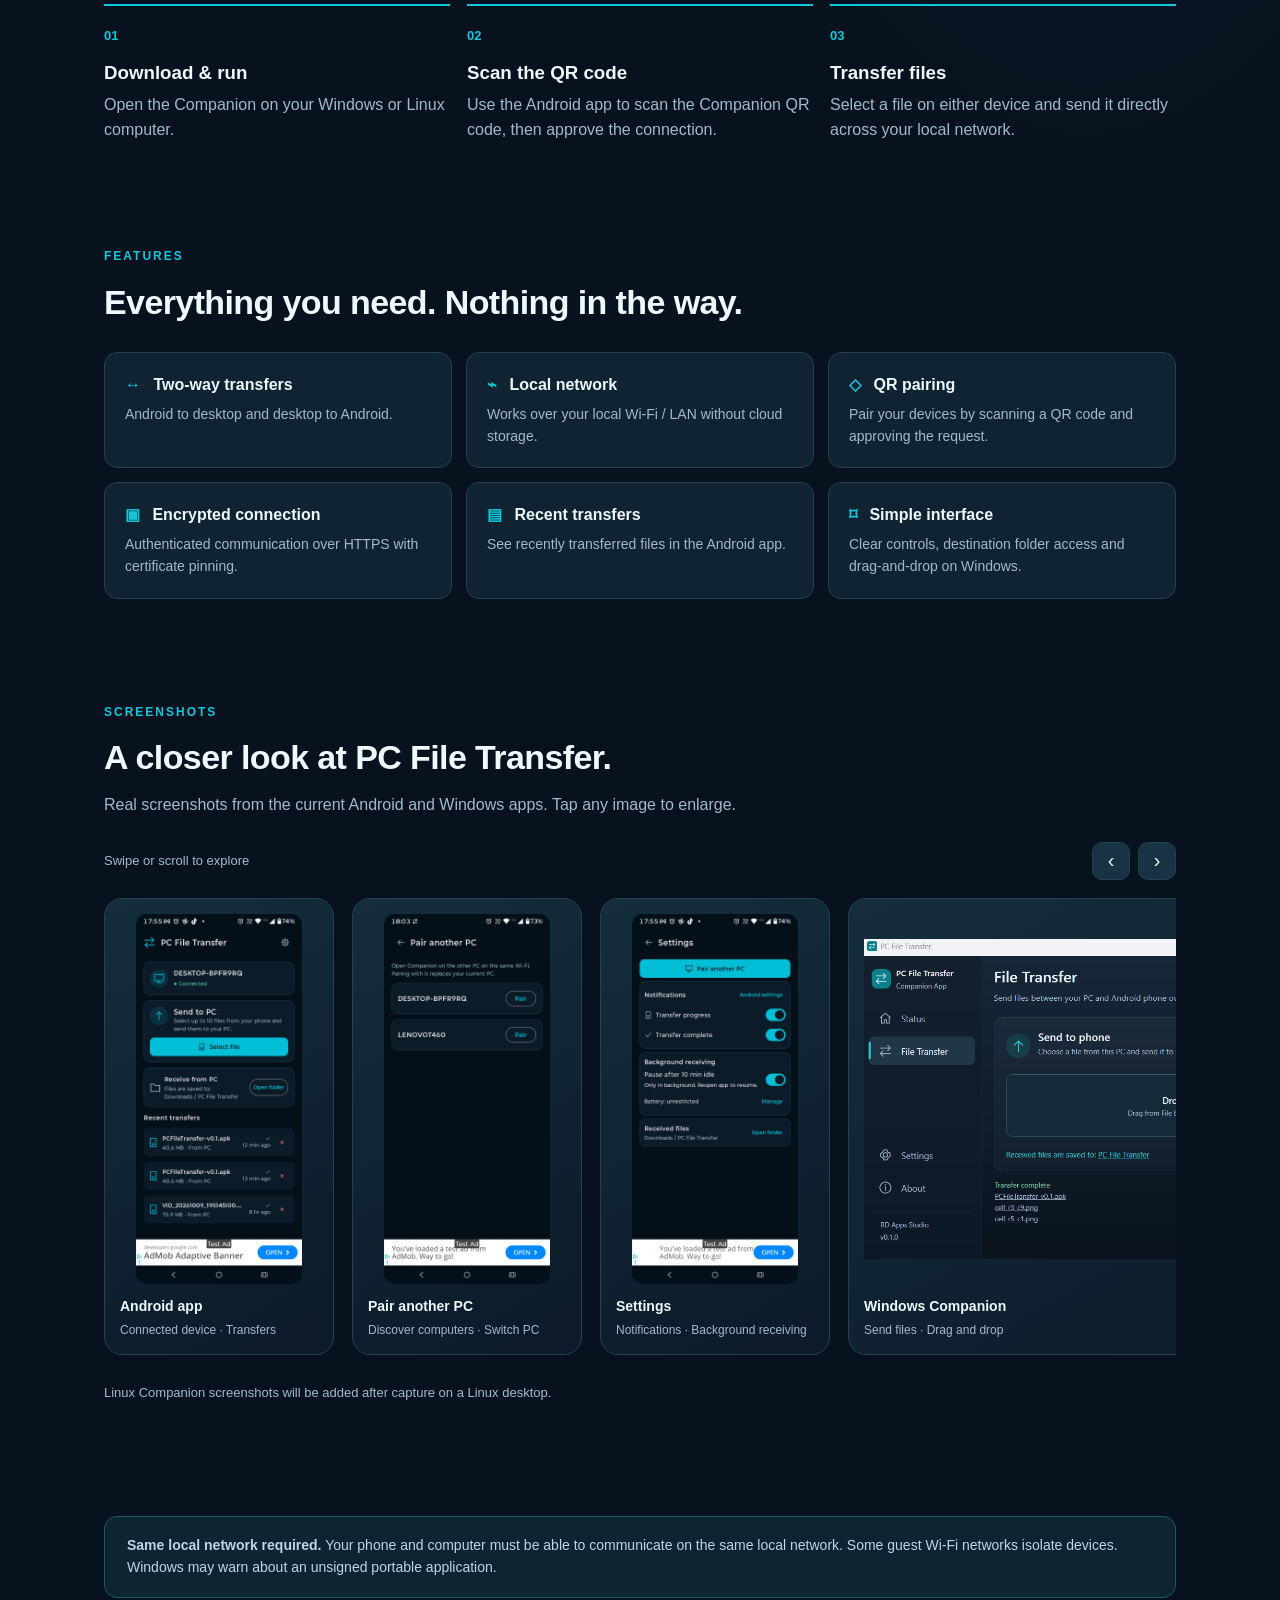
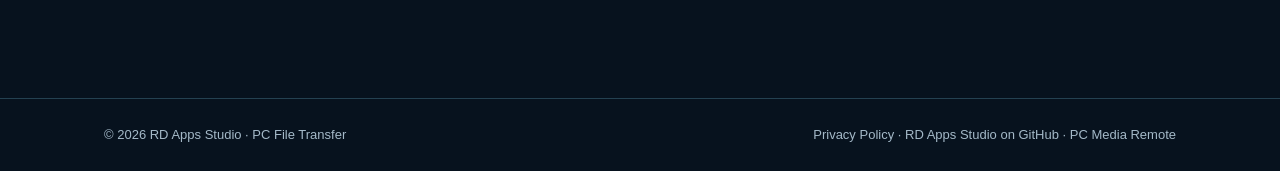
==== commit 13f705ad: "Publish Linux Companion download link" ====
--- a/pc-file-transfer/index.html
+++ b/pc-file-transfer/index.html
@@ -33,7 +33,7 @@
   <section id="downloads"><div class="wrap"><div class="section-head"><span class="eyebrow">Downloads</span><h2>Get both parts of PC File Transfer.</h2><p>Install the Android app and run the Companion on your computer.</p></div><div class="cards">
     <article class="card"><span class="platform">ANDROID</span><h3>Phone app</h3><p>Send files to your computer and receive files from it.</p><span class="button disabled">Google Play · Coming soon</span><div class="hint">Public Play Store link will be added when available.</div></article>
     <article class="card"><span class="platform">WINDOWS</span><h3>PC Companion</h3><p>Portable Windows desktop companion. No account required.</p><a class="button" href="https://github.com/rdappsdev-sys/rdappsdev-sys.github.io/releases/download/pc-file-transfer-v1.0.0/PCFileTransfer.exe">Download for Windows</a><div class="hint">Portable EXE &middot; Download and run.</div></article>
-    <article class="card"><span class="platform">LINUX · X64</span><h3>Linux Companion</h3><p>Portable Linux build. Extract the archive and launch with <code>./start.sh</code>.</p><span class="button disabled">Download · Coming soon</span><div class="hint">Tested with Linux Mint; other distributions need validation.</div></article>
+    <article class="card"><span class="platform">LINUX · X64</span><h3>Linux Companion</h3><p>Portable x86_64 AppImage. Extract the archive and follow the included README.</p><a class="button" href="https://github.com/rdappsdev-sys/rdappsdev-sys.github.io/releases/download/pc-file-transfer-v1.0.0/PCFileTransfer-linux-x64.tar.gz">Download for Linux</a><div class="hint">Tested with Linux Mint; other distributions need validation.</div></article>
   </div></div></section>
   <section id="how"><div class="wrap"><div class="section-head"><span class="eyebrow">How it works</span><h2>Three steps. No account required.</h2></div><div class="steps"><div class="step"><span class="number">01</span><h3>Download &amp; run</h3><p>Open the Companion on your Windows or Linux computer.</p></div><div class="step"><span class="number">02</span><h3>Scan the QR code</h3><p>Use the Android app to scan the Companion QR code, then approve the connection.</p></div><div class="step"><span class="number">03</span><h3>Transfer files</h3><p>Select a file on either device and send it directly across your local network.</p></div></div></div></section>
   <section id="features"><div class="wrap"><div class="section-head"><span class="eyebrow">Features</span><h2>Everything you need. Nothing in the way.</h2></div><div class="features"><div class="feature"><strong><span>↔</span> Two-way transfers</strong><p>Android to desktop and desktop to Android.</p></div><div class="feature"><strong><span>⌁</span> Local network</strong><p>Works over your local Wi-Fi / LAN without cloud storage.</p></div><div class="feature"><strong><span>◇</span> QR pairing</strong><p>Pair your devices by scanning a QR code and approving the request.</p></div><div class="feature"><strong><span>▣</span> Encrypted connection</strong><p>Authenticated communication over HTTPS with certificate pinning.</p></div><div class="feature"><strong><span>▤</span> Recent transfers</strong><p>See recently transferred files in the Android app.</p></div><div class="feature"><strong><span>⌑</span> Simple interface</strong><p>Clear controls, destination folder access and drag-and-drop on Windows.</p></div></div></div></section>
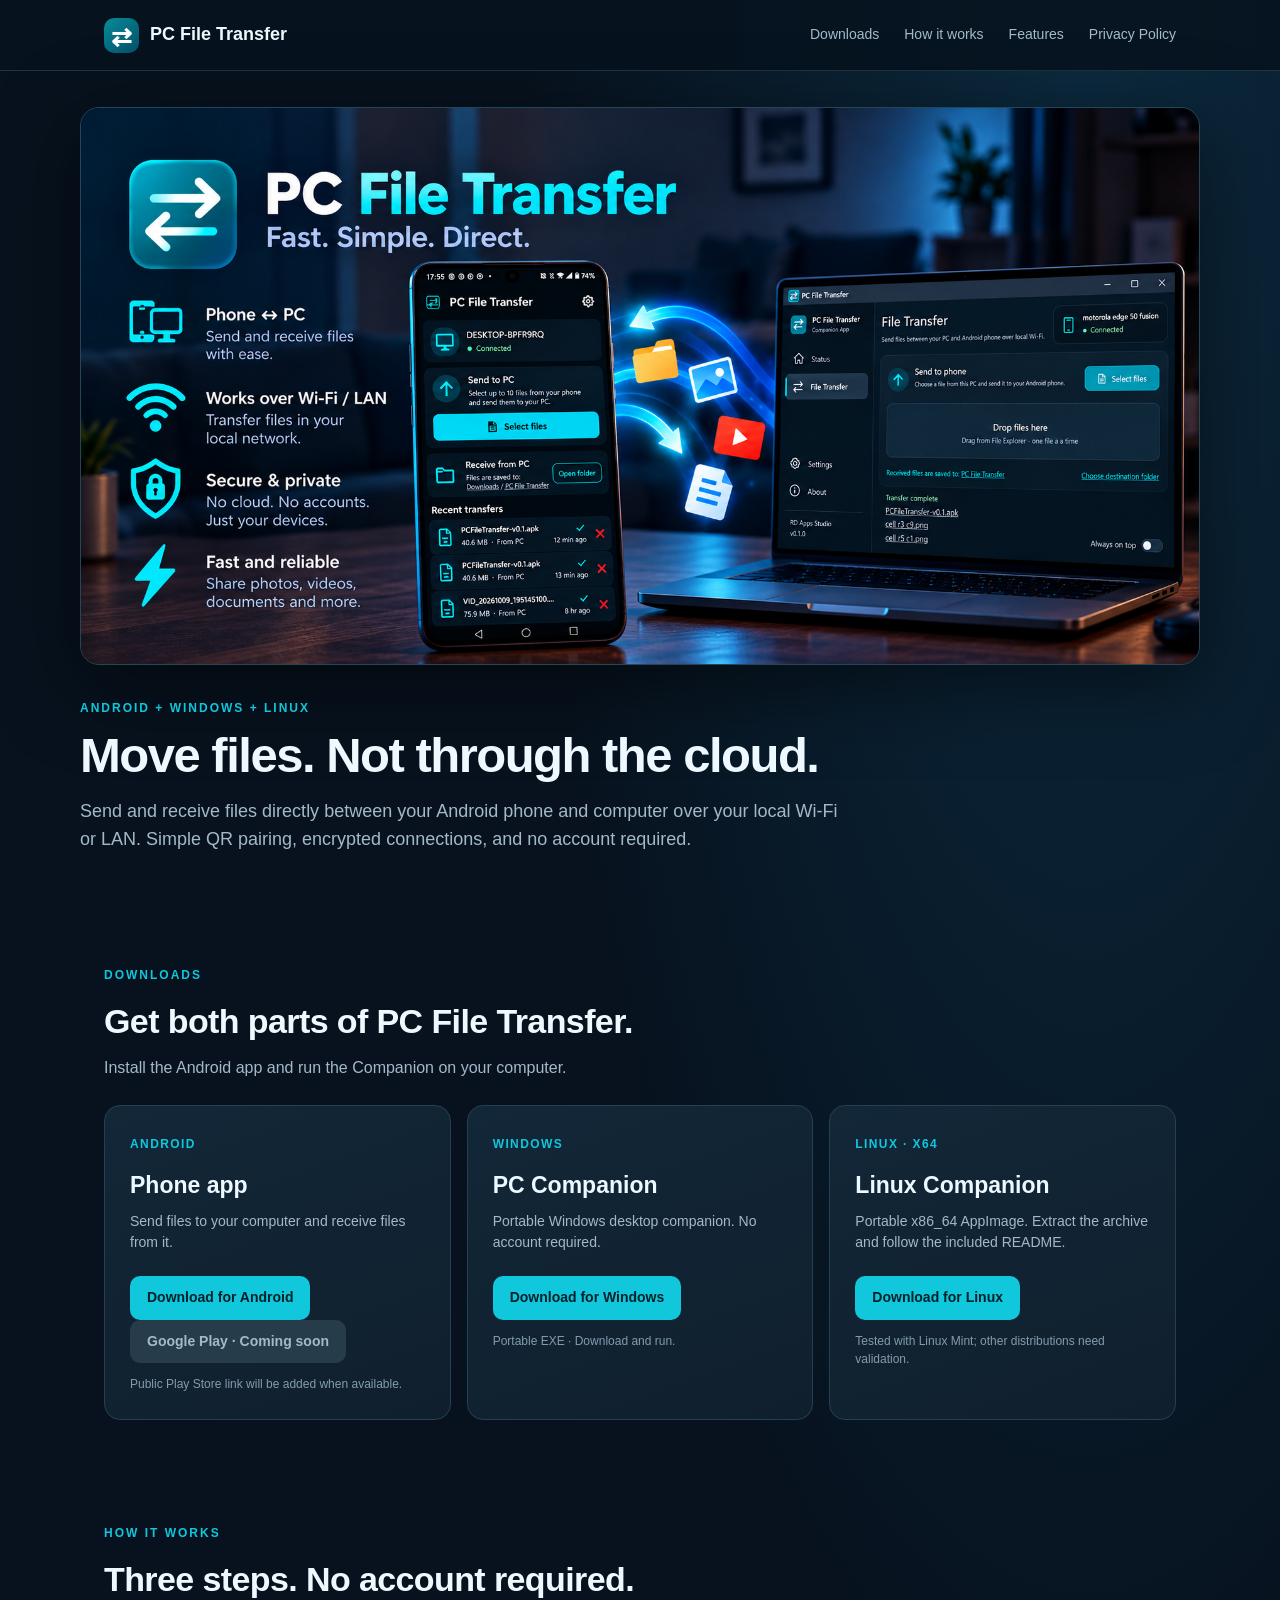
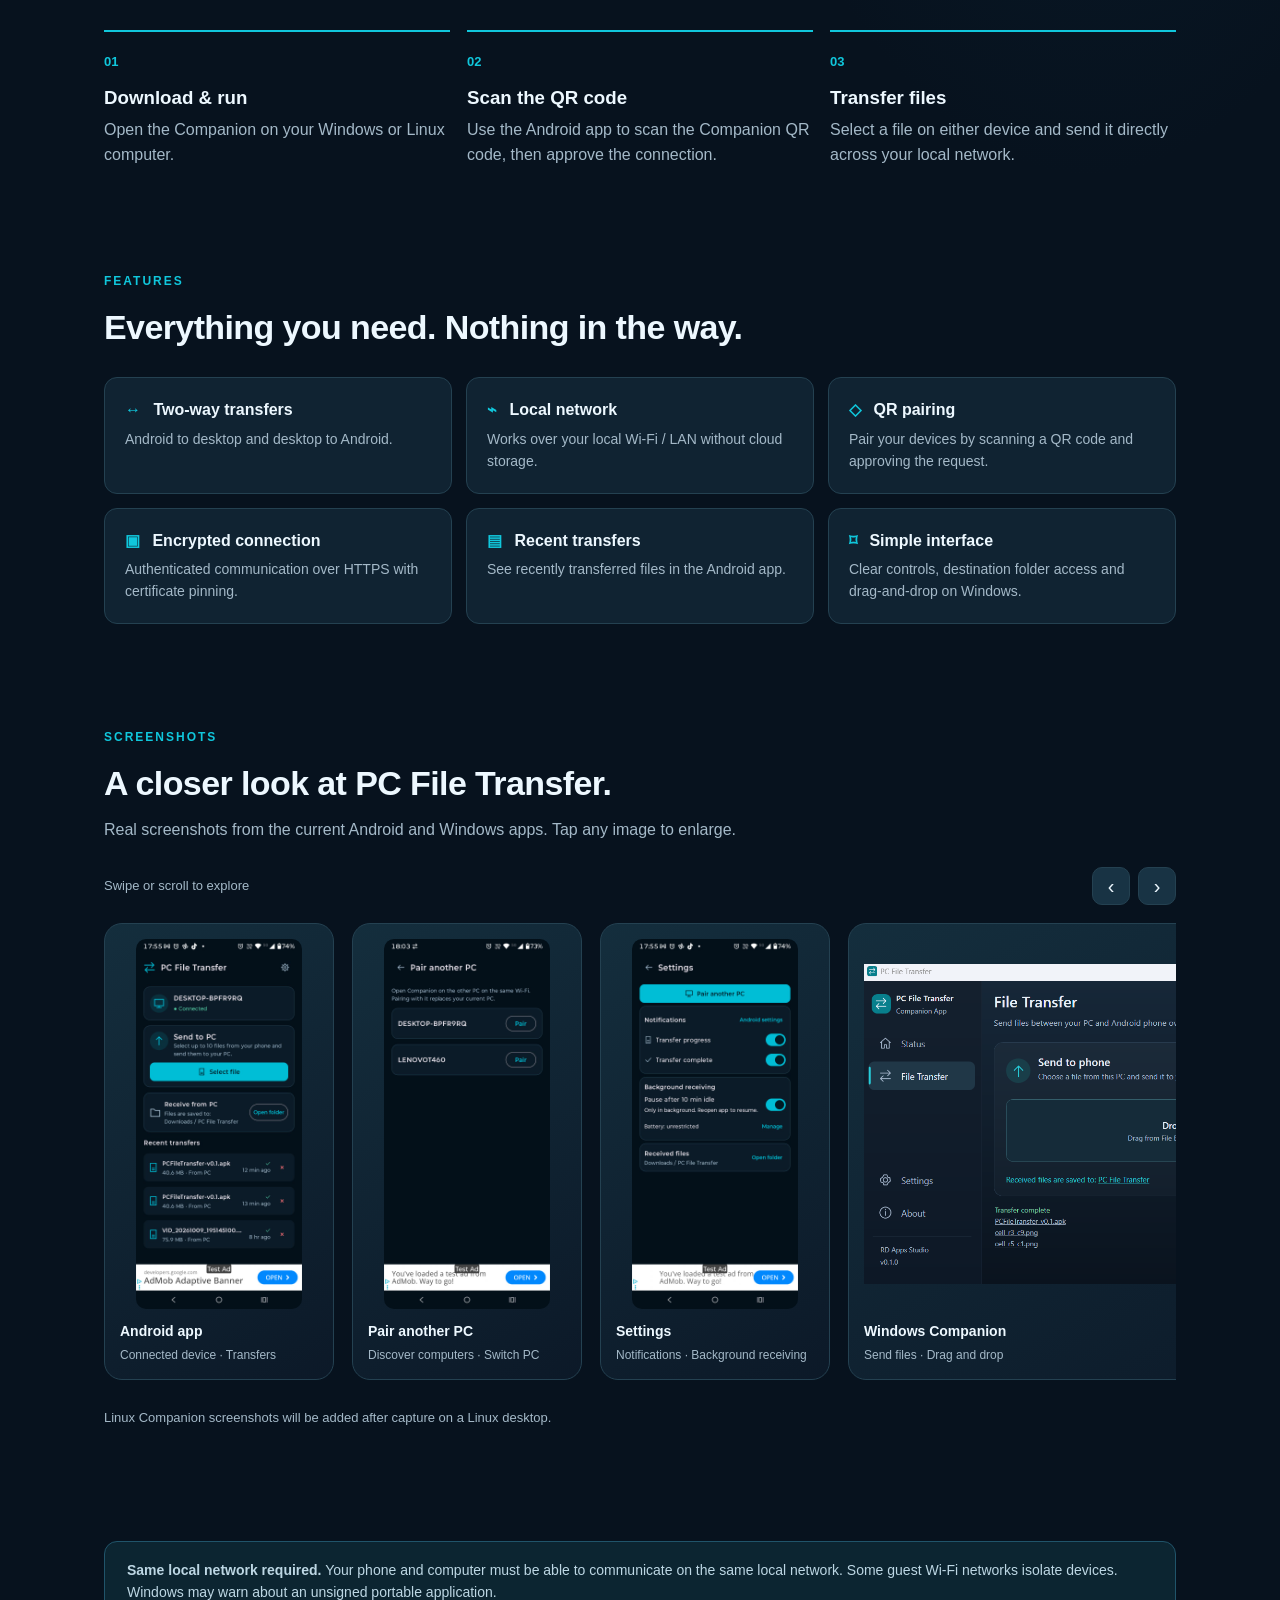
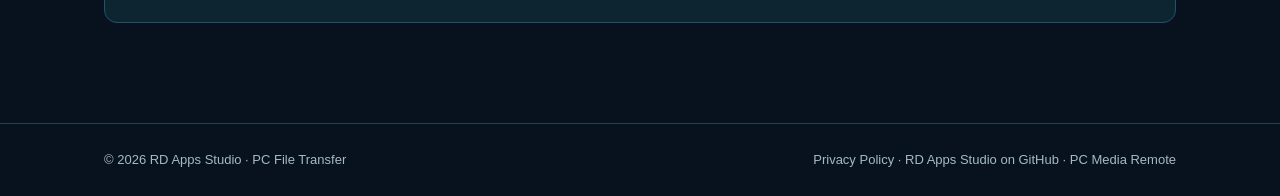
==== commit 058541f2: "Add signed Android release APK download" ====
--- a/pc-file-transfer/index.html
+++ b/pc-file-transfer/index.html
@@ -31,7 +31,7 @@
 <main id="top">
   <div class="wrap hero"><img src="assets/hero.png" alt="PC File Transfer: Android phone and desktop companion exchanging files on a local network"><div class="intro"><span class="eyebrow">Android + Windows + Linux</span><h1>Move files. Not through the cloud.</h1><p>Send and receive files directly between your Android phone and computer over your local Wi-Fi or LAN. Simple QR pairing, encrypted connections, and no account required.</p></div></div>
   <section id="downloads"><div class="wrap"><div class="section-head"><span class="eyebrow">Downloads</span><h2>Get both parts of PC File Transfer.</h2><p>Install the Android app and run the Companion on your computer.</p></div><div class="cards">
-    <article class="card"><span class="platform">ANDROID</span><h3>Phone app</h3><p>Send files to your computer and receive files from it.</p><span class="button disabled">Google Play · Coming soon</span><div class="hint">Public Play Store link will be added when available.</div></article>
+    <article class="card"><span class="platform">ANDROID</span><h3>Phone app</h3><p>Send files to your computer and receive files from it.</p><a class="button" href="https://github.com/rdappsdev-sys/rdappsdev-sys.github.io/releases/download/pc-file-transfer-v1.0.0/PCFileTransfer-v0.1.apk">Download for Android</a> <span class="button disabled">Google Play · Coming soon</span><div class="hint">Public Play Store link will be added when available.</div></article>
     <article class="card"><span class="platform">WINDOWS</span><h3>PC Companion</h3><p>Portable Windows desktop companion. No account required.</p><a class="button" href="https://github.com/rdappsdev-sys/rdappsdev-sys.github.io/releases/download/pc-file-transfer-v1.0.0/PCFileTransfer.exe">Download for Windows</a><div class="hint">Portable EXE &middot; Download and run.</div></article>
     <article class="card"><span class="platform">LINUX · X64</span><h3>Linux Companion</h3><p>Portable x86_64 AppImage. Extract the archive and follow the included README.</p><a class="button" href="https://github.com/rdappsdev-sys/rdappsdev-sys.github.io/releases/download/pc-file-transfer-v1.0.0/PCFileTransfer-linux-x64.tar.gz">Download for Linux</a><div class="hint">Tested with Linux Mint; other distributions need validation.</div></article>
   </div></div></section>
